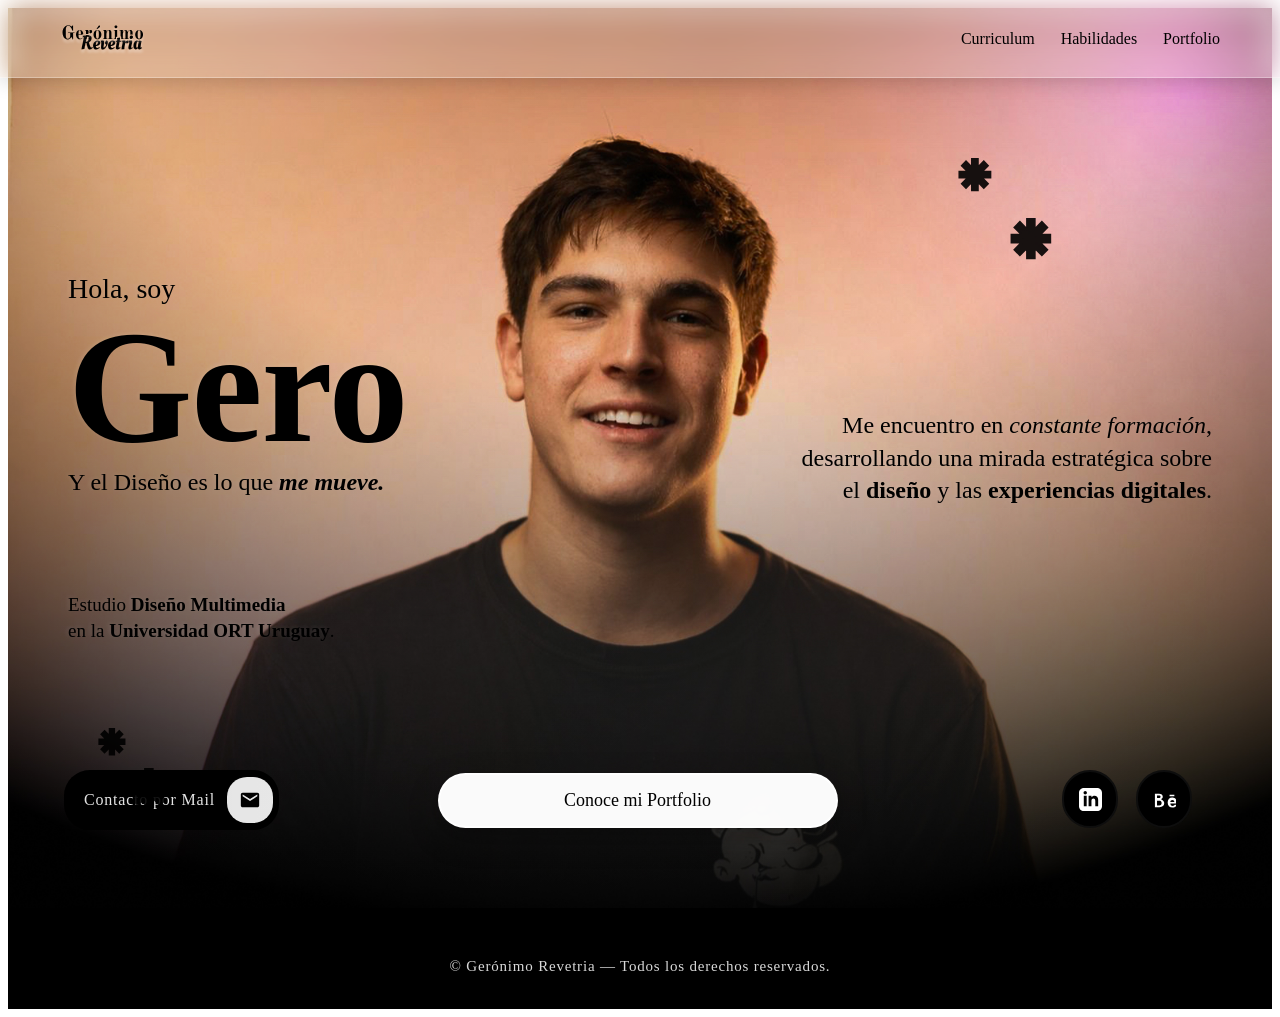
==== index.html @ e8fcc900 "Initial commit" ====
<!doctype html>
<html lang="es">
<head>
  <meta charset="utf-8" />
  <meta name="viewport" content="width=device-width, initial-scale=1" />
  <title>Revetria´s Portfolio</title>
  <link rel="icon" type="image/png" href="Imgs/Iconos/favicon.png">

  <link rel="stylesheet" href="styles.css" />
</head>

<body class="temaClaro paginaHome">
  <div id="headerContenedor"></div>

  <main class="main">
    <section class="hero" aria-label="Presentación">
      <img class="heroFoto" src="Imgs/RetratoPrincipal2.jpg" alt="Foto de Gero" />

      <!-- ========================= -->
      <!-- ===== MOBILE/TABLET ===== -->
      <!-- ========================= -->
      <div class="mobile">
        <div class="heroTexto">
          <p class="heroHola">Hola, soy</p>
          <h1 class="heroNombre">Gero</h1>
          <p class="heroSub">Y me apasiona el diseño.</p>
        </div>

        <img class="estrella estrella1" src="Imgs/Estrella.svg" alt="" aria-hidden="true">
        <img class="estrella estrella2" src="Imgs/Estrella.svg" alt="" aria-hidden="true">
        <img class="estrella estrella3" src="Imgs/Estrella.svg" alt="" aria-hidden="true">
      </div>

      <!-- =================== -->
      <!-- ===== DESKTOP ===== -->
      <!-- =================== -->
      <div class="desktop homeDesktop">
        <div class="homeGrid">
          <!-- IZQ -->
          <div class="homeLeft">
            <p class="homeHola textReveal">Hola, soy</p>
            <h1 class="homeNombre textReveal">Gero</h1>
            <p class="homeTagline textReveal">Y el Diseño es lo que <strong><em>me mueve.</em></strong> </p>

            <p class="homeEstudio">
              Estudio <strong>Diseño Multimedia</strong><br>
              en la <strong>Universidad ORT Uruguay</strong>.
            </p>
          </div>

          <!-- DER -->
          <div class="homeRight">
            <p class="homeRightText">
              Me encuentro en <em>constante formación</em>, desarrollando una mirada estratégica
              sobre el <strong>diseño</strong> y las <strong>experiencias digitales</strong>.
            </p>
          </div>
        </div>

        <!-- estrellas decorativas del desktop -->
        <img class="homeStar homeStarA" src="Imgs/Estrella.svg" alt="" aria-hidden="true">
        <img class="homeStar homeStarB" src="Imgs/Estrella.svg" alt="" aria-hidden="true">
        <img class="homeStar homeStarC" src="Imgs/Estrella.svg" alt="" aria-hidden="true">
        <img class="homeStar homeStarD" src="Imgs/Estrella.svg" alt="" aria-hidden="true">
      </div>

      <!-- ✅ EXISTE EN MOBILE Y DESKTOP -->
      <a class="btnPortfolio" href="proyectos.html">Conoce mi Portfolio</a>

      <!-- ✅ EXISTE EN MOBILE Y DESKTOP -->
      <div class="socialBar">
        <a class="socialBtn delay1" href="https://www.linkedin.com/in/gerónimo-revetria-12a973333/" target="_blank" aria-label="LinkedIn">
          <svg class="socialIcon" viewBox="0 0 24 24" aria-hidden="true">
            <path fill="currentColor" d="M19 0h-14c-2.761 0-5 2.239-5 5v14c0 2.761 2.239 5 5 5h14c2.762 0 5-2.239 5-5v-14c0-2.761-2.238-5-5-5zm-11 19h-3v-11h3v11zm-1.5-12.268c-.966 0-1.75-.79-1.75-1.764s.784-1.764 1.75-1.764 1.75.79 1.75 1.764-.783 1.764-1.75 1.764zm13.5 12.268h-3v-5.604c0-3.368-4-3.113-4 0v5.604h-3v-11h3v1.765c1.396-2.586 7-2.777 7 2.476v6.759z"/>
          </svg>
        </a>

        <a class="socialBtn delay2" href="https://www.behance.net/gernimorevetria" target="_blank" aria-label="Behance">
          <svg class="socialIcon" viewBox="0 0 24 24" aria-hidden="true">
            <path fill="currentColor" d="M8.8 11.3c.9-.5 1.4-1.2 1.4-2.2 0-2-1.4-3.1-4-3.1H2v14h4.7c3.2 0 5-1.4 5-4 0-1.8-.9-3-2.9-3.7zM4.2 7.8h2c1.1 0 1.7.4 1.7 1.3 0 1-.7 1.4-1.9 1.4h-1.8V7.8zm2.3 10.4H4.2v-5h2.2c1.6 0 2.6.6 2.6 2.4 0 1.8-1 2.6-2.5 2.6zM20.2 10c-3 0-4.9 2-4.9 5.2 0 3.3 1.9 5.2 5.1 5.2 2.3 0 3.9-1 4.4-2.9h-2.2c-.3.8-1 1.2-2.1 1.2-1.5 0-2.3-.8-2.4-2.4H25c.1-3.8-1.6-6.3-4.8-6.3zm-2.2 4.7c.2-1.4 1-2.1 2.2-2.1 1.3 0 2.1.7 2.1 2.1h-4.3zM17.3 7.1h5v1.6h-5V7.1z"/>
          </svg>
        </a>
      </div>

      <a href="mailto:gerorevetria@gmail.com" class="contactameBtn">
        Contacto por Mail
        <div class="icon">
          <svg
            height="26"
            width="26"
            viewBox="0 0 24 24"
          >
            <path d="M20 4H4c-1.1 0-2 .9-2 2v12c0 
            1.1.9 2 2 2h16c1.1 0 2-.9 
            2-2V6c0-1.1-.9-2-2-2zm0 
            4-8 5-8-5V6l8 5 8-5v2z"/>
          </svg>
        </div>
      </a>

    </section>
  </main>

  <footer class="miniFooter">
    <p>
      © <span id="anioActual"></span> Gerónimo Revetria — Todos los derechos reservados.
    </p>
  </footer>

  <script src="header.js"></script>
  <script src="script.js"></script>
</body>
</html>
---- styles.css ----
* { box-sizing: border-box; }

:root{
    --colorNaranja: #F17B3A;
  }

@import url('https://fonts.googleapis.com/css2?family=Inter:wght@100;300;400;700&display=swap');

@import url('https://fonts.googleapis.com/css2?family=Spectral:wght@300;400;700&display=swap');

ASLA

body{
    margin: 0;
    font-family: 'Inter', sans-serif;
    background: #F2AE80;
    line-height: 1.2;
    -webkit-font-smoothing: antialiased;
    letter-spacing: 0.5px;
}

.desktop {
  display: none;
}

.contactameBtn {
  display: none;
}

.socialBar {
  display: flex;
}

.socialBar{
  position: absolute;
  right: 80px;
  bottom: 80px;
  left: auto;
  z-index: 3;
}

.socialBar{
  position: fixed;        /* si lo querés flotante */
  left: 24px;
  bottom: 24px;
  justify-content: space-between;
  width: 88%;

  display: flex;
  gap: 18px;
  z-index: 200;
}

.socialBtn{
  width: 58px;
  height: 58px;
  border-radius: 40px;

  display: grid;
  place-items: center;

  /* liquid glass */
  background: rgb(255, 255, 255);
  border: 2px solid rgb(14, 14, 14);
  backdrop-filter: blur(16px);
  -webkit-backdrop-filter: blur(16px);
  text-decoration: none;

  transition: all 0.17s ease-in-out;
  animation: slideInRight 0.7s ease-in-out;
  animation-fill-mode: backwards;
}

.socialBtn:hover{
  border-color: white;
  transform: scale(1.1);
  border-radius: 24px;

}

.socialBtn:hover .socialIcon{
  color: rgb(0, 0, 0);
  transform: scale(0.98);
}

.socialIcon{
  width: 23px;
  height: 23px;
  color: var(--colorNaranja); /* gris como tu referencia */
  transition: all 0.17s ease-in-out;
}







/* ----------------------------- */
/* ----------- LOADER ---------- */
/* ----------------------------- */

.loading{
  position: fixed;
  inset: 0;
  z-index: 9999;

  display: flex;
  align-items: center;
  justify-content: center;

  background: rgba(0,0,0,0.65);
  backdrop-filter: blur(18px);
  -webkit-backdrop-filter: blur(18px);

  opacity: 1;
  transition: opacity 0.5s ease;
}

.loadingStar{
  width: 64px;
  height: 64px;

  filter: invert(1); /* por si la estrella es negra, queda blanca */
  animation: girarLoader 1s linear infinite;
}

.loading.oculto{
  opacity: 0;
  pointer-events: none;
}

@keyframes girarLoader{
  to{ transform: rotate(360deg); }
}
  

/* ----------------------------- */
/* --------- BOTON BACK -------- */
/* ----------------------------- */

.btnBack{
  position: fixed;
  top: 110px;
  left: 24px;

  background: none;
  border: none;
  padding: 10px;

  cursor: pointer;
  z-index: 90;

  filter: invert();
  border-radius: 50%;

  transition: transform 0.2s ease;
  background: rgba(255, 255, 255, 0);
}


.btnBack img{
  width: 22px;
  height: 22px;
  
}

.btnBack:hover{
  transform: translateX(-4px);
}



/* HERO */
.hero{
  position: relative;
  height: 100vh;
  overflow: hidden;
}

/* Foto ocupa todo */
.heroFoto{
  position: absolute;
  top: 0; left: 0;
  width: 100%;
  height: 100%;
  object-fit: cover;
}

/* Oscurecer un poco abajo para leer texto */
.hero::after{
  content: "";
  position: absolute;
  left: 0;
  right: 0;
  bottom: 0;
  height: 55%;
  background: linear-gradient(to bottom, rgba(0,0,0,0), rgba(0,0,0,0.55));
  pointer-events: none;
}

/* Texto encima */
.heroTexto{
  position: absolute;
  left: 24px;
  right: 24px;
  top: 400px;
  color: white;
  z-index: 2;
  text-shadow: -2px -1px 4px black;
}

.heroHola{
  margin: 0 0 6px 0;
  font-size: 18px;
  animation: slideIn 0.8s ease-in-out;
}

.heroNombre{
  margin: 0;
  font-size: 86px;
  line-height: 0.9;
  animation: slideIn 1.1s ease-in-out;
}

.heroSub{
  margin: 10px 0 0 0;
  font-size: 18px;
  animation: slideIn 1.4s ease-in-out;
}

.btnPortfolio{
  display: inline-flex;
  align-items: center;
  justify-content: center;
  position: absolute;
  bottom: 180px;

  z-index: 1000;
  margin: auto;
  padding: 14px 40px;
  border-radius: 40px;
  left: 54px;
  right: 59px;

  text-decoration: none;
  color: rgb(0, 0, 0);
  font-size: 18px;
  font-weight: 400;

  /* Liquid glass */
  background: rgba(255, 255, 255, 0.981);
  backdrop-filter: blur(14px);
  -webkit-backdrop-filter: blur(14px);

  border: 2px solid rgba(255, 255, 255, 0.882);

  box-shadow: 0 10px 30px rgba(0,0,0,0.25);

  transition: all 0.3s ease-in-out;
  animation: slideUp 1s ease-in-out;
  animation-delay: 1.5s;
  animation-fill-mode: backwards;
}

.btnPortfolio:hover{
  transform: translateX(-2px);
  background: rgba(0, 0, 0, 0.22);
  color: white;
  border-radius: 18px;
}


/* ESTRELLAS */
.estrella{
  position: absolute;
  width: 32px;
  height: 32px;
  z-index: 2;
  animation: girarEstrella 4s ease-in-out infinite;
  transform-origin: center;
}

.estrella1{ top: 140px; left: 28px;}
.estrella2{ top: 190px; left: 18px; width: 22px; height: 22px; }
.estrella3{ top: 420px; right: 26px; width: 26px; height: 26px; animation: mueveEstrella 4s ease-in-out infinite; }

/* ===== HEADER ===== */

.header{
    width: 100%;
    position: fixed;
    top: 0;
    left: 0;
    overflow: hidden;
  
    background: rgba(255, 255, 255, 0.328);
    backdrop-filter: blur(14px);
    -webkit-backdrop-filter: blur(14px);
  
    border-bottom: 1px solid rgba(255,255,255,0.30);

    box-shadow: 0 4px 18px rgba(0,0,0,0.15);
    z-index: 100;
  }

  body.temaClaro .header:hover {
    background-color: rgba(255, 255, 255, 0.688);
  }



  body.temaClaro .header{
    background: rgba(255, 255, 255, 0.216);
    border-bottom: 1px solid rgba(255,255,255,0.30);
    transition: background-color 0.5s ease-in-out;
  }
  
  body.temaOscuro .header{
    background: rgba(0,0,0,0.35);
    border-bottom: 1px solid rgba(255, 255, 255, 0.128);
  }
  
  /* Fondo extra al abrir */
  body.temaClaro .headerFondo{
    background: rgba(255, 255, 255, 0.853);
  }
  
  body.temaOscuro .headerFondo{
    background: rgba(0, 0, 0, 0.398);
  }
  
  .headerBarra{
    display: flex;
    justify-content: space-between;
    align-items: center;
    padding: 16px 24px;
  
    position: relative;
    z-index: 2;
  }

  .headerFondo{
    position: absolute;
    top: 0;
    left: 0;
    width: 100%;
    height: 280px;
  
    opacity: 0;
    transform: translateY(-8px);
    transition: opacity 0.35s ease, transform 0.35s ease;
  
    z-index: 0;
    pointer-events: none;
  }
  
  .headerLogo img{
    margin-top: 5px;
    height: 32px;
  }
  
  .btnMenu{
    width: 44px;
    height: 44px;
    border: none;
    background: none;
    cursor: pointer;
  }
  
  .btnMenu img{
    width: 32px;
    height: 32px;
    transition: transform 0.4s ease;
  }
  
  .menu{
    display: flex;
    flex-direction: column;
    position: relative;
    z-index: 2;
  
    max-height: 0;
    overflow: hidden;
    opacity: 0;
    transform: translateY(-10px);
  
    transition: max-height 0.35s ease, opacity 0.35s ease, transform 0.35s ease;
  }

  .menu a {
    position: relative;
    text-decoration: none;
    transition: color 0.25s ease-in-out;
  }
   .menu a:hover {
    color: black;
   }


  .menu a::after {
    content: "";
    position: absolute;
    left: 50%;
    bottom: -4px;
    width: 0%;
    height: 2px;
    background: black;
  
    transform: translateX(-50%);
    transition: width 0.3s ease;
  }
  
  

  .menu a:hover::after {
    width: 100%;
  }
  
  .headerAbierto .menu{
    max-height: 220px;
    opacity: 1;
    transform: translateY(0);
  }

  .headerAbierto .btnMenu img{
    transform: rotate(180deg);
  }

  .headerAbierto .headerFondo{
    opacity: 1;
    transform: translateY(0);
  }
  

  .menuLink{
    height: 40px;
    display: flex;
    align-items: center;
    justify-content: center;
  
    text-decoration: none;
    font-weight: bold;
  
    background: rgba(0,0,0,0);
    font-weight: 400;
  
    color: rgb(0, 0, 0);
  }

  /* ===== TEMA OSCURO ===== */
body.temaOscuro .menu a:hover{
  color: white;
}

body.temaOscuro .menu a::after{
  background: white;
}

.headerAbierto .menu{
  max-height: 220px;
  opacity: 1;
  transform: translateY(0);
}

  body.temaOscuro .menuLink{
    color: white;
  }

  body.temaOscuro .headerLogo img{
    filter: invert(1);
  }
  
  body.temaOscuro .btnMenu img{
    filter: invert(1);
  }

/* ----------------------------- */  
/* ------ Proyectos HTML ------- */  
/* ----------------------------- */  

.paginaProyectos{
    background-image: url("Imgs/BG_Dark.jpg");
    background-size: cover;
    background-position: center;
    background-repeat: no-repeat;
    background-attachment: fixed;
  
    color: white;
  }

  .pageHeroStarSmall{
    width: 26px;
    height: 26px;
    margin-bottom: -50px;
    color: var(--colorNaranja);
  }
  
  .mainProyectos{
    padding-top: 2px;
  }
  
  .proyectos{
    margin: 20px;
  }
  
  .proyectosTitulo{
    margin: 0 0 18px 0;
    font-size: 28px;
    font-weight: bold;
  }
  
  .proyectosGrid{
    display: grid;
    grid-template-columns: 1fr;
    gap: 18px;
  }
  
  .proyectoCard{
    display: block;
    text-decoration: none;
    color: white;
  
    background: rgba(255,255,255,0.06);
    border: 2px solid rgba(255,255,255,0.10);
    border-radius: 18px;
    overflow: hidden;
    transition: transform 0.3s ease-in-out;
    animation: fadeScale 0.4s ease-out forwards;
    animation-delay: 1s;
    animation-fill-mode: backwards;
  }
  
  .proyectoCard:hover{
    transform: translateY(-4px);
    border: 3px solid var(--colorNaranja);
    border-radius: 18px;
  }
  
  .proyectoThumb .proyectoImgMain{
    width: 100%;
    height: 190px;
    object-fit: cover;
    display: block;
  }

  .proyectoThumb{
    position: relative;
  }
  
  .proyectoFlecha{
    position: absolute;
    top: 14px;
    right: 14px;
  
    width: 26px;
    height: 26px;
    transform: scale(1.2);
  
    opacity: 0.9;
    transition: transform 0.2s ease;
  }
  
  .proyectoCard:hover .proyectoArrow{
    transform: translate(2px,-2px);
  }

  
  .proyectoInfo{
    padding: 14px 14px 16px 14px;
    display: flex;
    flex-direction: column;

  }
  
  .proyectoCategoria{
    margin: 0 0 1px 0;
    font-size: 14px;
    opacity: 1;
    align-self: flex-end;
    padding: 8px 14px;
    border: 1px solid rgba(255, 255, 255, 0.731);
    border-radius: 0px 8px 0px 8px;
    color: black;
    background-color: rgb(255, 255, 255);

  }
  
  .proyectoTitulo{
    margin: 0 0 1px 0;
    font-size: 22px;
    font-weight: bold;
    transform: translateY(-30px);
  }
  
  .proyectoDescripcion{
    margin: 0;
    font-size: 14px;
    opacity: 0.85;
    line-height: 1.35;
    width: 70%;
    transform: translateY(-10px);
  }

  
  .habilidadesBgStar {
    top: 80px;

  }


/* ----------------------------- */  
/* ------- Detalle HTML -------- */  
/* ----------------------------- */     


/* =========================
   LIGHTBOX (Zoom imágenes)
========================= */

.lightbox{
  position: fixed;
  inset: 0;
  z-index: 9999;

  display: none;
  place-items: center;

  background: rgba(0,0,0,0.72);
  backdrop-filter: blur(10px);
  -webkit-backdrop-filter: blur(10px);

  padding: 24px;
}

.lightbox.isOpen{
  display: grid;
}

.lightboxFigure{
  max-width: min(1100px, 92vw);
  max-height: 86vh;

  display: grid;
  gap: 10px;
  justify-items: center;

  margin: 0;
}

.lightboxImg{
  max-width: 100%;
  max-height: 78vh;

  object-fit: contain;

  border-radius: 18px;
  box-shadow: 0 20px 70px rgba(0,0,0,0.55);

  transform: scale(0.98);
  opacity: 0;
  animation: lightboxIn 0.22s ease forwards;
}

.lightboxCaption{
  color: rgba(255,255,255,0.9);
  font-size: 14px;
  text-align: center;
  max-width: 70ch;
  opacity: 0.9;
}

.lightboxClose{
  position: absolute;
  top: 18px;
  right: 18px;

  width: 44px;
  height: 44px;
  border-radius: 999px;

  border: 1px solid rgba(255,255,255,0.25);
  background: rgba(255,255,255,0.10);
  color: white;

  font-size: 28px;
  line-height: 1;
  cursor: pointer;

  display: grid;
  place-items: center;

  transition: transform 0.15s ease, background 0.15s ease;
}

.lightboxClose:hover{
  transform: translateY(-2px);
  background: rgba(255,255,255,0.18);
}

@keyframes lightboxIn{
  to{
    transform: scale(1);
    opacity: 1;
  }
}

/* Hint: que parezcan clickeables */
.paginaDetalle .detalleHero img,
.paginaDetalle .detalleGrid img{
  cursor: zoom-in;
}





.btnBehance{
  position: fixed;
  top: 116px;
  right: 0px;

  display: inline-flex;
  align-items: stretch;

  border-radius: 20px 0px 0px 20px;
  overflow: hidden;

  background: white;
  color: black;
  text-decoration: none;
  font-size: 12px;
  font-weight: 500;

  z-index: 100;
  box-shadow: 0 8px 20px rgba(0,0,0,0.2);

  transition: all 0.35s ease-in-out;

  animation: slideInRight 0.5s ease-in-out;
  animation-fill-mode: backwards;
  animation-delay: 2s;
  
}

.btnBehance:hover{
  background-color: #1769ff;
  color: white;
}

.btnText{
  padding: 12px 14px;
  display: flex;
  align-items: center;
}

.btnBe{
  background: #1769ff; /* azul Behance real */
  display: flex;
  align-items: center;
  justify-content: center;
  padding: 0 14px;
  padding-bottom: 2px;
}




.badgeProgramas{
  position: fixed;
  bottom: 80px;
  right: 0px;

  display: inline-flex;
  align-items: center;

  padding: 10px 18px;

  background: white;
  border-radius: 20px 0 0 20px;

  box-shadow: 0 8px 20px rgba(0,0,0,0.18);
  z-index: 299;

  pointer-events: none;
}

.badgeProgramasInner{
  display: flex;
  align-items: center;
  gap: 6px;
}

.programaLogo{
  width: 26px;
  height: 26px;
  object-fit: contain;
  display: block;
  opacity: 0.9;
}








.paginaDetalle{
    background-image: url("Imgs/BG_Dark.jpg");
    background-size: cover;
    background-position: center;
    background-repeat: no-repeat;
    background-attachment: fixed;
  
    color: white;
  }
  
  .mainDetalle{
    padding-top: 88px;
  }
  
  .detalle{
    padding: 24px;
  }
  
  .detalleVolver{
    display: inline-block;
    color: white;
    text-decoration: none;
    opacity: 0.85;
    margin-bottom: 14px;
  }
  
  .detalleVolver:hover{
    opacity: 1;
  }
  
  .detalleTitulo{
    margin: 0;
    font-size: 30px;
    font-weight: bold;
  }
  
  .detalleCategoria{
    margin: 10px 0 0 0;
    opacity: 0.75;
  }
  
  .detalleDescripcion{
    margin: 12px 0 18px 0;
    opacity: 0.9;
    line-height: 1.4;
  }
  
  .detalleHero img{
    width: 100%;
    height: 260px;
    object-fit: cover;
    display: block;
    border-radius: 18px;
    border: 1px solid rgba(255,255,255,0.10);
    animation: opacityBasica 0.5s ease-in-out;
    animation-fill-mode: backwards;
    animation-delay: 1.4s;
  }
  
  .detalleGrid{
    margin-top: 18px;
    display: grid;
    grid-template-columns: 1fr;
    gap: 14px;
  }
  
  .detalleGrid img{
    width: 100%;
    height: 220px;
    object-fit: cover;
    display: block;
    border-radius: 18px;
  }

  .gridItemVideo{
    grid-column: 1 / -1;
    border-radius: 18px;
    overflow: hidden;
  }
  
  .gridItemVideo video{
    width: 100%;
    aspect-ratio: 16 / 9;
    object-fit: cover;
    display: block;
    background: black;
    border-radius: 18px;
  }

  .gridItem{
    border-radius: 18px;
    overflow: hidden;
    animation: fadeScale 0.4s ease-in-out;
    animation-fill-mode: backwards;
    
  }


  .imgPaleta{
    height: 200px;
  }

  .imgPaleta img {
    object-fit: contain;
    height: 165px;
  }
  
  .gridItemTexto{
    padding: 24px 2px 24px 2px;
    font-weight: 200;
  }

  .textoDer {
    text-align: end;
    align-items: end;
    
  }
  
  .gridItemTitulo{
    margin: 0 0 10px 0;
    font-size: 24px;
    font-weight: 700;
  }
  
  .gridItemTexto{
    margin: 0;
    font-size: 14px;
    line-height: 1.5;
    opacity: 0.9;

  }
  


/* ------------------------------------- */  
/* ------- TITULADO (PAGE HERO) ------- */  
/* ----------------------------------- */  

.pageHero{
    position: relative;
    text-align: center;
    padding: 80px 0px 50px 0px;
    margin-bottom: 26px;
  }
  
  .pageHeroTitle{
    margin-top: 20px;
    font-size: 60px;
    font-weight: 700;
    letter-spacing: -1px;
    color: white;
    animation: slideDown 0.7s ease-in-out;
    animation-fill-mode: backwards;
    animation-delay: 0.9s;
  }

  

  #detalleSubtitulo {
    margin-bottom: 0px;
  }
  
  .pageHeroText{
    margin: 10px auto 0 auto;
    max-width: 640px;
    line-height: 1.5;
    font-size: 18px;
    font-weight: 200;
    opacity: 0.85;
    color: white;
    animation: slideDown 0.5s ease-in-out;
    animation-fill-mode: backwards;
    animation-delay: 1.3s;
  }
  
  /* Estrella chica arriba (Proyectos) */

  
  /* Estrella grande “marca de agua” (Detalle) */
  .pageHeroDetalle {
    padding: 35px 0px 50px 0px;
  }

  .pageHeroDetalle .pageHeroStarBig{
    position: absolute;
    width: 190px;
    height: 190px;
    top: 10px;
    opacity: 0.16;
    pointer-events: none;
    z-index: -1;
  }

  .starLeft{
    left: 15%;
    transform: translateX(-60%) scale(0.4);
    filter: invert();
  }
  
  .starCenter{
    left: 50%;
    transform: translateX(-50%);
    opacity: 0.08;
  }
  
  .starRight{
    right: 15%;
    transform: translateX(60%) scale(0.4);
    filter: invert();
  }


  /* ------------------------------------- */
/* --------- HABILIDADES PAGE ---------- */
/* ------------------------------------- */

.paginaHabilidades{
    background-image: url("Imgs/BG_Dark.jpg");
    background-size: cover;
    background-position: center;
    background-repeat: no-repeat;
    background-attachment: fixed;
    color: white;
  }
  
  .mainHabilidades{
    padding-top: 88px;
  }
  
  /* Page hero de habilidades (con estrella gris grande atrás) */
  .pageHeroHabilidades{
    position: relative;
    padding: 60px 24px 40px 24px;
  }
  
  .pageHeroStarSmallImg{
    width: 26px;
    height: 26px;
    margin-bottom: 12px;
  }
  
  .habilidadesBgStar{
    position: absolute;
    width: 360px;
    height: 360px;
    left: 50%;
    top: 10px;
    transform: translateX(-50%);
    opacity: 0.05;
    pointer-events: none;
    filter: invert();
  }
  
  /* Contenedor general */
  .habilidadesWrap{
    padding: 0 24px 80px 24px;
  }
  
  .habilidadesGrid{
    display: grid;
    grid-template-columns: 1fr;
    gap: 26px;
  }
  
  /* Foto */
  .habilidadesFoto img{
    width: 100%;
    height: 220px;
    object-fit: cover;
    border-radius: 18px;
    border: 1px solid rgba(255,255,255,0.10);
  }
  
  /* Línea + estrella naranja */
  .habilidadesLinea{
    display: flex;
    align-items: center;
    gap: 12px;
    margin-bottom: 12px;
    animation: opacityBasica 0.3s ease-in-out;
    animation-fill-mode: backwards;
    animation-delay: 1.2s;
  }
  
  .habilidadesH2{
    margin: 0;
    font-size: 18px;
    font-weight: 700;
  }
  
  .habilidadesLine{
    height: 1px;
    flex: 1;
    background: rgba(255,255,255,0.35);
  }
  
  .habilidadesStarLine{
    width: 16px;
    height: 16px;
  }
  
  /* Textos */
  .habilidadesTextoChico{
    margin: 0 0 14px 0;
    font-size: 14px;
    line-height: 1.4;
    opacity: 0.92;
  }
  
  .habilidadesMut{
    opacity: 0.7;
    font-size: 12px;
    font-style: italic
  }
  
  /* Software: filas con cuadrados */
  .habilidadFila{
    display: flex;
    align-items: center;
    justify-content: space-between;
    gap: 12px;
    margin-bottom: 12px;
  }
  
  .habilidadNombre{
    font-size: 14px;
    opacity: 0.9;
  }
  
  .habilidadCuadros{
    display: flex;
    gap: 6px;
  }
  
  .habilidadCuadros span{
    width: 14px;
    height: 14px;
    border: 1px solid rgba(255,255,255,0.50);
    border-radius: 2px;
    opacity: 0.9;
  }
  
  /* Relleno según nivel (1 a 5) */
  .habilidadCuadros[data-nivel="1"] span:nth-child(-n+1),
  .habilidadCuadros[data-nivel="2"] span:nth-child(-n+2),
  .habilidadCuadros[data-nivel="3"] span:nth-child(-n+3),
  .habilidadCuadros[data-nivel="4"] span:nth-child(-n+4),
  .habilidadCuadros[data-nivel="5"] span:nth-child(-n+5){
    background: rgba(255,255,255,0.90);
  }
  
  /* Idiomas */
  .idiomaBloque{
    margin-bottom: 14px;
  }
  
  .idiomaTitulo{
    margin: 0;
    font-size: 14px;
  }
  
  .idiomaSub{
    margin: 2px 0 0 0;
    font-size: 12px;
    opacity: 0.75;
  }
  
  /* Sobre mí */
  .sobreMiTexto{
    margin: 0;
    font-size: 14px;
    line-height: 1.5;
    opacity: 0.9;
  }

  

  /* 0-0-----------------------------------0-0 */ 
/* 0-0----------------------------------0-0 */
/* 0-0----------->  TABLET  <----------0-0 */
/* 0-0--------------------------------0-0 */
/* 0-0-------------------------------0-0 */

@media (min-width: 768px) and (max-width: 1023px){

  
  .desktop {
    display: none;
  }

  /* ===== HEADER / BACK ===== */
  .headerBarra{
    padding: 18px 40px;
  }

  .headerBarra {
    position: relative;
  }

  

  .btnBack img{
    left: 60px;
    top: 118px; /* un poquito más abajo por el header */
  }

  /* ===== HOME ===== */
  .heroTexto{
    left: 180px;
    right: 80px;
    max-width: 560px;
    transform: scale(1.3);
  }

  .heroNombre{
    font-size: 120px;
  }

  .heroHola,
  .heroSub{
    font-size: 20px;
  }

  .btnPortfolio{
    left: 50%;
    transform: translateX(-50%);
    bottom: 256px;
    margin: 0px;

    padding: 15px 200px;
    font-size: 22px;
    

    white-space: nowrap;
    text-align: center;
    min-width: 300px;
    animation: none;
  }

  .badgeProgramas{
    bottom: 60px;
    padding: 12px 20px;
  }

  .badgeProgramasInner{
    gap: 10px;
  }

  .programaLogo{
    width: 24px;
    height: 24px;
  }

  .heroIconos{
    left: 40px;
    bottom: 40px;
  }

  /* ===== PAGE HERO (titulado) ===== */
  .pageHero{
    padding: 150px 40px 70px 40px;
  }

  .pageHeroTitle{
    font-size: 76px;
    margin-top: 0px;
  }

  .pageHeroText{
    font-size: 21px;
  }

  .pageHeroDetalle .starCenter {
      height: 400px;
      width: 400px;
      top: 50px;
      z-index: 0;
  }

  .pageHeroDetalle .starLeft ,  .pageHeroDetalle .starRight{
    height: 400px;
    width: 400px;
    margin: 20px;
    z-index: 0;

  }

  .paginaHome .socialBar{
    position: absolute;
    right: 40px;
    bottom: 40px;
    left: auto;
    z-index: 3;
    justify-content: space-between;
    width: 17%;
  }



  /* ===== PROYECTOS ===== */
  .proyectos{
    margin: 0;
    padding: 0 40px 60px 40px;
  }

  .proyectosGrid{
    grid-template-columns: repeat(2, 1fr);
    gap: 20px;
  }

  .proyectoThumb .proyectoImgMain{
    height: 220px;
  }

  .proyectoTitulo{
    font-size: 24px;
  }

  .proyectoDescripcion{
    width: 80%;
  }

  /* ===== DETALLE ===== */
  .detalle{
    padding: 0 40px 70px 40px;
  }

  .detalleHero img{
    height: 340px;
  }

  .detalleGrid{
    grid-template-columns: repeat(2, 1fr);
    gap: 18px;
  }

  .gridItemVideo{
    grid-column: 1 / -1;
  }
  
  .gridItemVideo video{
    object-fit: contain;
    object-position: center top;
    aspect-ratio: 16 / 9;
  }

  .detalleGrid img{
    height: 240px;
  }

  .imgPaleta{
    transform: translateY(40px);
  }

  .imgPaleta img {
    height: 165px;
  }



  .gridItemTexto{
    padding: 8px 6px;
  }

  .gridItemTitulo{
    font-size: 26px;
  }

  /* ===== HABILIDADES ===== */

  .habilidadesBgStar {
    width: 800px;
    height: 800px;
  }
  

  .habilidadesWrap{
    padding: 0 40px 80px 40px;
  }

  .habilidadesGrid{
    grid-template-columns: 1fr 1fr;
    gap: 28px;
    align-items: start;
  }

  .habilidadesFoto{
    grid-column: 1 / -1; /* foto arriba ocupando todo */
  }

  .habilidadesFoto img{
    height: 400px;
    
  }

  .idiomaBloque {
    height: 70px;
  }

  .idiomaBloque .idiomaTitulo {
    font-size: 20px;
  }

  .habilidadesTextoChico {
    font-size: 18px;
  }

  .habilidadesMut{
    font-size: 15px;
  }

  .habilidadNombre {
    font-size: 20px;
  }

  .idiomaBloque .idiomaSub {
    font-size: 14px;
  }


}


/* 0-0-----------------------------------0-0 */ 
/* 0-0----------------------------------0-0 */
/* 0-0----------->  DESKTOP  <---------0-0 */
/* 0-0--------------------------------0-0 */
/* 0-0-------------------------------0-0 */

@media (min-width: 1024px){

  .idiomaBloque {
    animation: fadeScale 0.5s ease-in-out;
    animation-fill-mode: backwards;
  }

  .habilidadFila {
    animation: fadeScale 0.5s ease-in-out;
    animation-fill-mode: backwards;
    animation-delay: 2s;
  }

  .heroFoto{
    object-position: center 23%;
  }

  /* ========================= */
  /* ===== HEADER DESKTOP ===== */
  /* ========================= */
  .btnMenu{ display: none; }          /* en desktop no hay hamburguesa */
  .header{ overflow: visible; }       /* para que no corte el nav */
  .headerFondo{ display: none; }      /* fondo extra del mobile fuera */

  .headerBarra{
    padding: 18px 60px;
  }

  .btnBack {
    left: 70px;
  }

  .menu{
    position: absolute;
    top: 50%;
    right: 60px;
    transform: translateY(-50%);

    display: flex;
    flex-direction: row;
    align-items: center;
    gap: 26px;

    max-height: none;
    overflow: visible;
    opacity: 1;
    pointer-events: auto;
  }

  .menuLink{
    height: auto;
    padding: 0;
    font-weight: 400;
    text-decoration: none;
    color: black;
  }

  body.temaOscuro .menuLink{ color: white; }

  /* =============================== */
  /* ===== PROYECTOS (DESKTOP) ===== */
  /* =============================== */
  .proyectos{
    padding: 40px 60px;
    max-width: 1200px;
    margin: 0 auto;
  }

  .proyectosGrid{
    grid-template-columns: repeat(3, 1fr);
    gap: 22px;
  }

  .proyectoImgMain{
    height: 350px;
  }

  .proyectoCard .proyectoImgMain{
    height: 250px;
  }

  .pageHeroText{
    margin-bottom: 10px;
  }

  /* ============================= */
  /* ===== DETALLE (DESKTOP) ===== */
  /* ============================= */

  .btnBehance{
    position: fixed;
    top: 125px;
    right: 0px;
  
    display: inline-flex;
    align-items: stretch;
  
    border-radius: 20px 0px 0px 20px;
    overflow: hidden;
  
    background: white;
    color: black;
    text-decoration: none;
    font-size: 16px;
    font-weight: 500;
  
    z-index: 300;
    box-shadow: 0 8px 20px rgba(0,0,0,0.2);
  
    transition: all 0.35s ease-in-out;

    animation: slideInRight 0.5s ease-in-out;
    animation-fill-mode: backwards;
    animation-delay: 2s;
    
  }
  
  .btnBehance:hover{
    background-color: #1769ff;
    color: white;
  }
  
  .btnText{
    padding: 16px 22px;
    display: flex;
    align-items: center;
  }
  
  .btnBe{
    background: #1769ff; /* azul Behance real */
    display: flex;
    align-items: center;
    justify-content: center;
    padding: 0 22px;
    padding-bottom: 2px;
  }
  
  @media (max-width: 1024px){

    .badgeProgramas{
      position: fixed;
      top: 175px;
      right: 0px;
    
      display: inline-flex;
      align-items: center;
    
      padding: 14px 22px;
    
      background: white;
      border-radius: 20px 0 0 20px;
    
      box-shadow: 0 8px 20px rgba(0,0,0,0.18);
    
      z-index: 299;
    
      pointer-events: none;
    }
  
    .badgeProgramasInner{
      gap: 12px;
    }
  
    .programaLogo{
      width: 26px;
      height: 26px;
    }
  
  }






  .starLeft , .starRight {
    display: none;
  }

  .pageHeroDetalle .starCenter {
    width: 1500px;
    height: 1500px;
    opacity: 0.08;
  }

  .mainDetalle{
    padding-top: 110px;
  }

  .detalle{
    max-width: 1200px;
    margin: 0 auto;
    padding: 0 60px 80px 60px;
  }

  .detalleTitulo{
    font-size: clamp(28px, 3vw, 44px);
    line-height: 1.05;
    letter-spacing: -0.5px;
  }

  .detalleDescripcion,
  #detalleSubtitulo{
    max-width: 820px;
    font-size: 16px;
    line-height: 1.55;
    letter-spacing: 0.2px;
    opacity: 0.88;
  }

  .detalleHero img{
    height: 420px;
    border-radius: 22px;
  }

  .detalleGrid{
    grid-template-columns: repeat(2, 1fr);
    gap: 22px;
    margin-top: 24px;
  }

  .detalleGrid img{
    height: 320px;
    border-radius: 22px;
  }

  .imgPaleta{
    height: fit-content;
  }

  .imgPaleta img{
    height: 250px;
  }

  .gridItemTexto{
    padding: 22px 18px;
    border-radius: 22px;
    
  }

  .gridItemTitulo{
    font-size: 20px;
    margin-bottom: 10px;
  }

  .gridItemTexto,
  .gridItemTexto p{
    font-size: 15px;
    line-height: 1.6;
  }

  .gridItemVideo{
    grid-column: 1 / -1;
    border-radius: 22px;
    overflow: hidden;
  }

  .gridItemVideo video{
    width: 100%;
    height: 520px;
    object-fit: cover;
    display: block;
    background: black;
  }

  /* ================================= */
  /* ===== HABILIDADES (DESKTOP) ===== */
  /* ================================= */
  .habilidadesWrap{
    padding: 0 80px 120px 80px;
    margin: 0 auto;
    max-width: 1200px;
  }

  .habilidadesGrid{
    grid-template-columns: 1fr 1fr;
    gap: 60px 80px;
    align-items: start;
  }

  .habilidadesFoto{
    grid-column: 1 / 2;
    animation: fadeScale 0.5s ease-in-out;
    animation-fill-mode: backwards;
    animation-delay: 1s;
  }

  .habilidadesFoto img{
    height: 250px;
    object-position: 50% 30%;
  }

  .habilidadesContexto{ grid-column: 2 / 3; }
  .habilidadesSoftware{ grid-column: 1 / 2; }
  .habilidadesIdiomas{ grid-column: 2 / 3; }
  .habilidadesSobreMi{ grid-column: 1 / -1; }

  .habilidadesMut, .idiomaSub, .sobreMiTexto{
    font-size: 18px;
    animation: opacityBasica 0.5s ease-in-out;
    animation-fill-mode: backwards;
    animation-delay: 2s;
  }

  .habilidadesTextoChico, .idiomaTitulo, .habilidadNombre{
    font-size: 22px;
    animation: fadeScale 0.5s ease-in-out;
    animation-fill-mode: backwards;
    
  }

  .habilidadesBgStar{
    top: 150px;
    width: 1500px;
    height: 1500px;
  }

  /* ========================= */
  /* ===== HOME (DESKTOP) ===== */
  /* ========================= */
  /* OJO: TODO lo de Home va scopiado a .paginaHome para NO tocar otras páginas */

  .paginaHome .mobile{ display: none; }
  .paginaHome .desktop{ display: block; }

  .paginaHome .hero{
    position: relative;
    height: 100vh;
    overflow: hidden;
  }

  /* gradient suave para desktop (si no lo querés, borrá este bloque) */
  .paginaHome .hero::after{
    height: 100%;
    background: linear-gradient(to right, rgba(0,0,0,0.12), rgba(0,0,0,0));
  }

  .paginaHome .homeDesktop{
    position: absolute;
    inset: 0;
    z-index: 2;
    pointer-events: none;
  }

  .paginaHome .homeGrid{
    height: 100%;
    display: grid;
    grid-template-columns: 1.1fr 0.9fr;
    align-items: center;
    padding: 0 60px;
    gap: 80px;
    font-weight: 400;
  }

  .paginaHome .homeLeft,
  .paginaHome .homeRight{
    pointer-events: auto;
    color: rgb(0, 0, 0);
    text-shadow: -2px -1px 4px rgba(255, 255, 255, 0.097);
    font-size: 22px;
  }

  .paginaHome .homeHola{
    margin: 0 0 10px 0;
    font-size: 28px;
    animation-delay: 1s;
  }

  .paginaHome .homeNombre{
    margin: 0;
    font-size: clamp(160px, 11vw, 200px);
    line-height: 0.9;
    letter-spacing: -1px;
    animation-delay: 1.5s;
  }

  .paginaHome .homeTagline{
    margin: 10px 0 26px 0;
    font-size: 24px;
    animation-delay: 2.2s;
  }

  .paginaHome .homeStarInline{
    margin-right: 8px;
    display: inline-block;
    transform: translateY(-1px);
  }

  .paginaHome .homeEstudio{
    margin: 0;
    padding-top: 70px;
    font-size: 19px;
    line-height: 1.35;
    max-width: 270px;
    animation: opacityBasica 1s ease-in-out;
    animation-delay: 3s;
    animation-fill-mode: backwards;
  }

  .paginaHome .homeRightText{
    margin-left: auto;
    max-width: 420px;
    font-size: 24px;
    line-height: 1.35;
    text-align: end;
    animation: opacityBasica 0.7s ease-in-out;
    animation-fill-mode: backwards;
    animation-delay: 1.5s;
  }

  /* Botón (NO lo sacamos): */
  .paginaHome .btnPortfolio{
    margin: 0 auto;
    bottom: 80px;
    padding: 15px 70px;
    font-size: 18px;
    z-index: 3;
    align-self: center;
    width: 400px;

    transition: all 0.3s ease-in-out;
    animation: slideUpMod 0.5s ease-in-out;
    animation-delay: 1.5s;
    animation-fill-mode: backwards;
  }


  .badgeProgramas{
    bottom: 50px;
    right: 0px;

    padding: 14px 20px;
  }

  .badgeProgramasInner{
    gap: 10px;
  }

  .programaLogo{
    width: 34px;
    height: 34px;
  }





  /* SocialBar abajo derecha (reubicado) */
  .paginaHome .socialBar{
    position: absolute;
    right: 80px;
    bottom: 80px;
    left: auto;
    z-index: 3;
    justify-content: space-between;
    width: 130px;
  }



  .socialBar{
    position: fixed;        /* si lo querés flotante */
    left: 24px;
    bottom: 24px;
  
    display: flex;
    gap: 18px;
    z-index: 200;
  }
  
  .socialBtn{
    width: 58px;
    height: 58px;
    border-radius: 40px;
  
    display: grid;
    place-items: center;
  
    /* liquid glass */
    background: rgb(0, 0, 0);
    border: 2px solid rgb(14, 14, 14);
    backdrop-filter: blur(16px);
    -webkit-backdrop-filter: blur(16px);
    text-decoration: none;
  
    transition: all 0.17s ease-in-out;
    animation: slideInRight 0.7s ease-in-out;
    animation-fill-mode: backwards;
  }
  
  .socialIcon{
    width: 23px;
    height: 23px;
    color: rgb(255, 255, 255); /* gris como tu referencia */
    transition: all 0.17s ease-in-out;
  }
  
  .socialBtn:hover{
    border-color: white;
    transform: scale(1.1);
    border-radius: 24px;
  
  }
  
  .socialBtn:hover .socialIcon{
    color: rgb(255, 255, 255);
    transform: scale(0.98);
  }
  

  
  /* BUTTON CONTACT */
  
  .contactameBtn {
    background: #000000;
    color: white;
    font-family: inherit;
  
    height: 60px;                 /* 👈 altura total */
    padding-left: 20px;
    padding-right: 64px;          /* espacio para el icon */
  
    font-size: 16px;
    font-weight: 500;
    letter-spacing: 0.8px;
  
    border-radius: 26px;
    border: none;
    text-decoration: none;
  
    display: inline-flex;
    align-items: center;
  
    box-shadow: inset 0 0 25px -10px #000000;
    overflow: hidden;
    position: relative;
    cursor: pointer;
    position: absolute;
    bottom: 78px;
    left: 56px;
  
    animation: slideIn 0.7s ease-in-out;
    animation-fill-mode: backwards;
    animation-delay: 1s;
  }
  
  /* ICONO */
  .contactameBtn .icon {
    background: rgb(255, 255, 255);
  
    position: absolute;
    right: 6px;
  
    height: 46px;   /* proporcional a 52 */
    width: 46px;
  
    border-radius: 20px;
  
    display: flex;
    align-items: center;
    justify-content: center;
  
    transition: all 0.3s ease;
  }
  
  /* HOVER EXPANSIÓN */
  .contactameBtn:hover .icon {
    width: calc(100% - 11px);
  }
  
  /* SVG */
  .contactameBtn .icon svg {
    width: 22px;
    height: 22px;
  
    transition: transform 0.3s ease;
    color: var(--colorNaranja);
  }
  
  .contactameBtn:hover .icon svg {
    transform: translateX(2px);
  }
  
  /* ACTIVE */
  .contactameBtn:active .icon {
    transform: scale(0.95);
  }
  
  
  

  
  






  /* Estrellas del home desktop */
  .paginaHome .homeStar{
    position: absolute;
    width: 42px;
    height: 42px;
    z-index: 3;
    opacity: 0.9;
    pointer-events: none;
  }

  .paginaHome .homeStarA{ top: 150px; right: 280px; width: 34px; height: 34px; animation: fadeScale 1s ease-in-out , mueveEstrella 3s ease-in-out infinite; animation-fill-mode: backwards; animation-delay: 1.5s; }
  .paginaHome .homeStarB{ top: 210px; right: 220px; animation: fadeScale 0.8s ease-in-out , girarEstrella 4s ease-in-out infinite; animation-fill-mode: backwards; animation-delay: 0.6s; }
  .paginaHome .homeStarC{ top: 720px; left: 90px; width: 28px; height: 28px; animation: fadeScale 1s ease-in-out , girarEstrella 6s ease-in-out infinite ; animation-fill-mode: backwards; animation-delay: 1.2s; }
  .paginaHome .homeStarD{ top: 760px; left: 120px; animation: fadeScale 1s ease-in-out, girarEstrella 3s ease-in-out infinite ; animation-fill-mode: backwards; animation-delay: 0.9s; }

}


/* ------------------------------- */
/* -------- ANIMACIONES ---------- */
/* ------------------------------- */

.delay1 {
  animation-delay: 1s;
}

.delay2 {
  animation-delay: 1.3s;
}

.delay3 {
  animation-delay: 2.2s;
}

.delay4 {
  animation-delay: 2.6s;
}

.delay5 {
  animation-delay: 3s;
}




@keyframes opacityBasica{
  0%{
    opacity: 0;
  }

  100%{
    opacity: 100;
  }
}

@keyframes girarEstrella{
    0%{
      transform: rotate(0deg) scale(1);
    }
    25%{
      transform: rotate(0deg) scale(1);
    }
    50%{
        transform: rotate(180deg) scale(1.1);
      }
    100%{
      transform: rotate(180deg) scale(1);
    }
  }

  @keyframes mueveEstrella{
    0%{
      transform: translateY(0px) rotate(0deg);
    }
    25%{
      transform: translateY(50px) rotate(180deg);
    }
    50%{
        transform: translateY(50px) rotate(180deg);
      }
    100%{
      transform:  translateY(0px) rotate(0deg);
    }
  }

  @keyframes fadeScale{
    from{
      opacity: 0;
      transform: scale(0.98);
    }
    to{
      opacity: 1;
      transform: scale(1);
    }
  }

  @keyframes slideIn{
    0%{
      transform:translateX(-400px)
    }

    86%{
      transform: translateX(10px);
    }

    100%{
      transform: translateX(0px);
    }
  }

  @keyframes slideInRight{
    0%{
      transform:translateX(400px)
    }

    86%{
      transform: translateX(-10px);
    }

    100%{
      transform: translateX(0px);
    }
  }

  @keyframes slideUp{
    0%{
      transform:translateY(300px);
    }

    60%{
      transform: translateY(-5px);
    }

    100%{
      transform: translateY(0px);
    }
  }

  @keyframes slideUpMod{
    0%{
      transform:translateY(600px);
      
    }

    86%{
      transform: translateY(-10px) ;
    }

    100%{
      transform: translateY(0px) ;
    }
  }

  @keyframes slideDown {
    0%{ 
      transform: translateY(-500px);
    }

    80% {
      transform: translateY(-10px);
    }

    100% {
      transform: translateY(0px);
    }
  }

  @keyframes fadeScale {
    0% {
      transform: scale(0.99) translateY(7px);
      opacity: 0;
    }
  
    60% {
      transform: scale(1.01) translateY(-2px);
      opacity: 1;
    }
  
    100% {
      transform: scale(1) translateY(0);
      opacity: 1;
    }
  }
    

  .textReveal {
    opacity: 0;
    transform: translateY(20px) scale(0.98);
  
    animation: revealText 0.8s ease forwards;
  }
  
  @keyframes revealText {
    0% {
      opacity: 0;
      transform: translateY(20px) scale(0.98);
    }
  
    60% {
      opacity: 1;
      transform: translateY(-4px) scale(1.01);
    }
  
    100% {
      opacity: 1;
      transform: translateY(0) scale(1);
    }
  }


  /* ======================
   MINI FOOTER
====================== */

.miniFooter{
  width: 100%;
  background: #000;
  color: #fff;

  display: flex;
  align-items: center;
  justify-content: center;

  text-align: center;

  padding: 32px 20px;

  font-size: 13px;
  letter-spacing: 0.6px;
  line-height: 1.4;

  margin-top: 120px;
}

.miniFooter p{
  margin: 0;
  opacity: 0.85;
}


/* ======================
   TABLET
====================== */

@media (min-width: 768px){

  .miniFooter{
    padding: 36px 40px;
    font-size: 14px;
  }

}


/* ======================
   DESKTOP
====================== */

@media (min-width: 1024px){

  .miniFooter{
    padding: 48px 60px;
    font-size: 15px;
    letter-spacing: 0.8px;
  }

}
  


/* ======================
   FIX FOOTER + SOCIAL (MOBILE)
   Evita que la socialBar tape el miniFooter
====================== */

/* el footer respeta safe-area (iPhone) */
.miniFooter{
  padding-bottom: calc(32px + env(safe-area-inset-bottom));
}

/* SOLO en el Home: subimos la socialBar para que no pise el footer */

/* SOLO en el Home: sacamos el margin-top gigante del footer (en home no hace falta) */
.paginaHome .miniFooter{
  margin-top: 0;
}
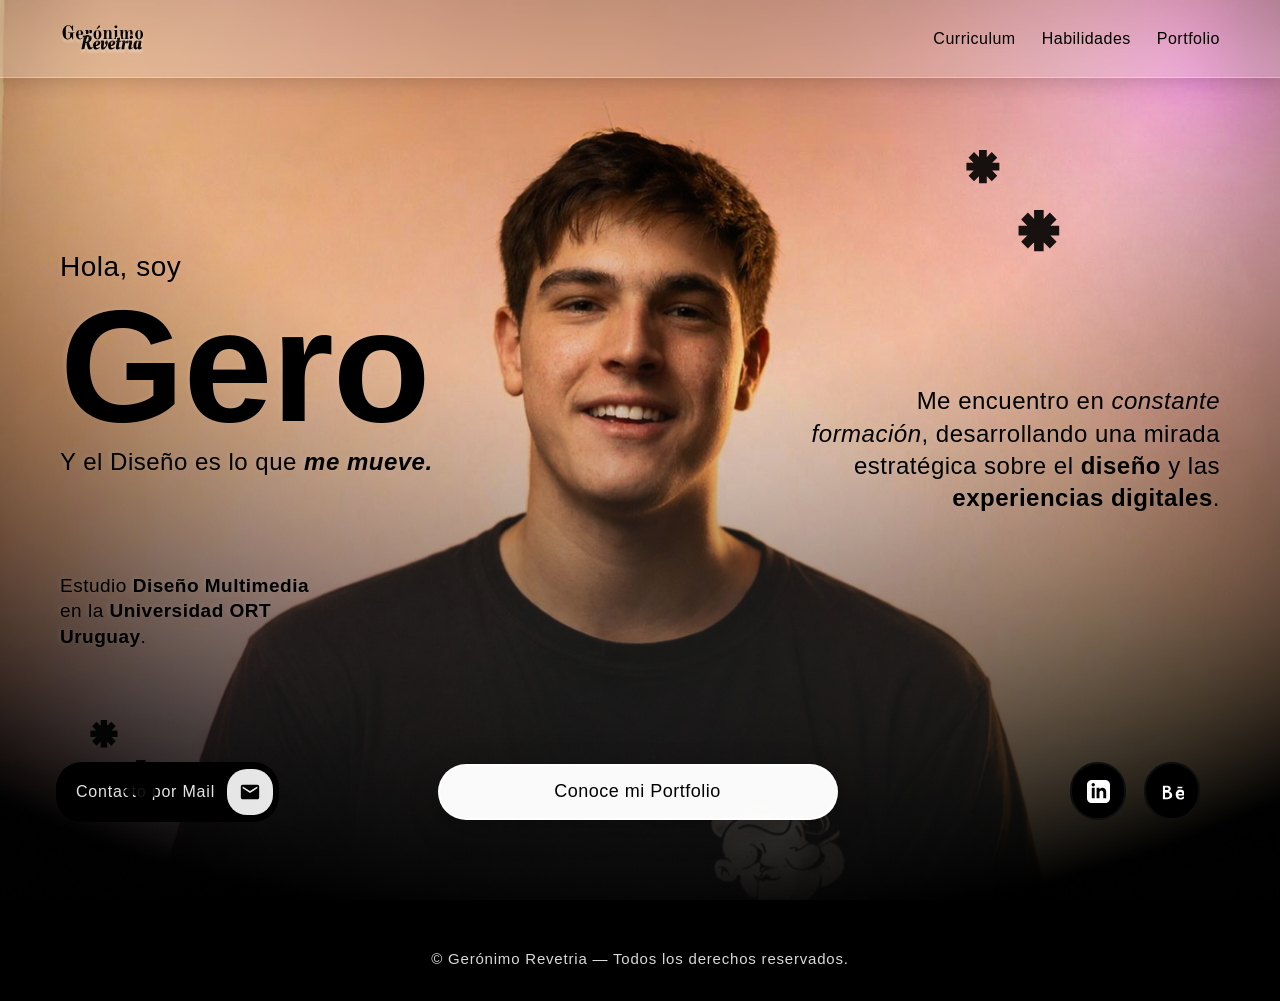
==== commit c63b4ab2: "Detalles Home Mobile" ====
--- a/index.html
+++ b/index.html
@@ -23,7 +23,7 @@
         <div class="heroTexto">
           <p class="heroHola">Hola, soy</p>
           <h1 class="heroNombre">Gero</h1>
-          <p class="heroSub">Y me apasiona el diseño.</p>
+          <p class="heroSub">Y me mueve el diseño</p>
         </div>
 
         <img class="estrella estrella1" src="Imgs/Estrella.svg" alt="" aria-hidden="true">
--- a/styles.css
+++ b/styles.css
@@ -8,7 +8,7 @@
 
 @import url('https://fonts.googleapis.com/css2?family=Spectral:wght@300;400;700&display=swap');
 
-ASLA
+
 
 body{
     margin: 0;
@@ -17,6 +17,10 @@
     line-height: 1.2;
     -webkit-font-smoothing: antialiased;
     letter-spacing: 0.5px;
+}
+
+.temaClaro {
+  margin: 0;
 }
 
 .desktop {
@@ -204,7 +208,7 @@
   position: absolute;
   left: 24px;
   right: 24px;
-  top: 400px;
+  top: 300px;
   color: white;
   z-index: 2;
   text-shadow: -2px -1px 4px black;
@@ -234,7 +238,7 @@
   align-items: center;
   justify-content: center;
   position: absolute;
-  bottom: 180px;
+  bottom: 220px;
 
   z-index: 1000;
   margin: auto;
